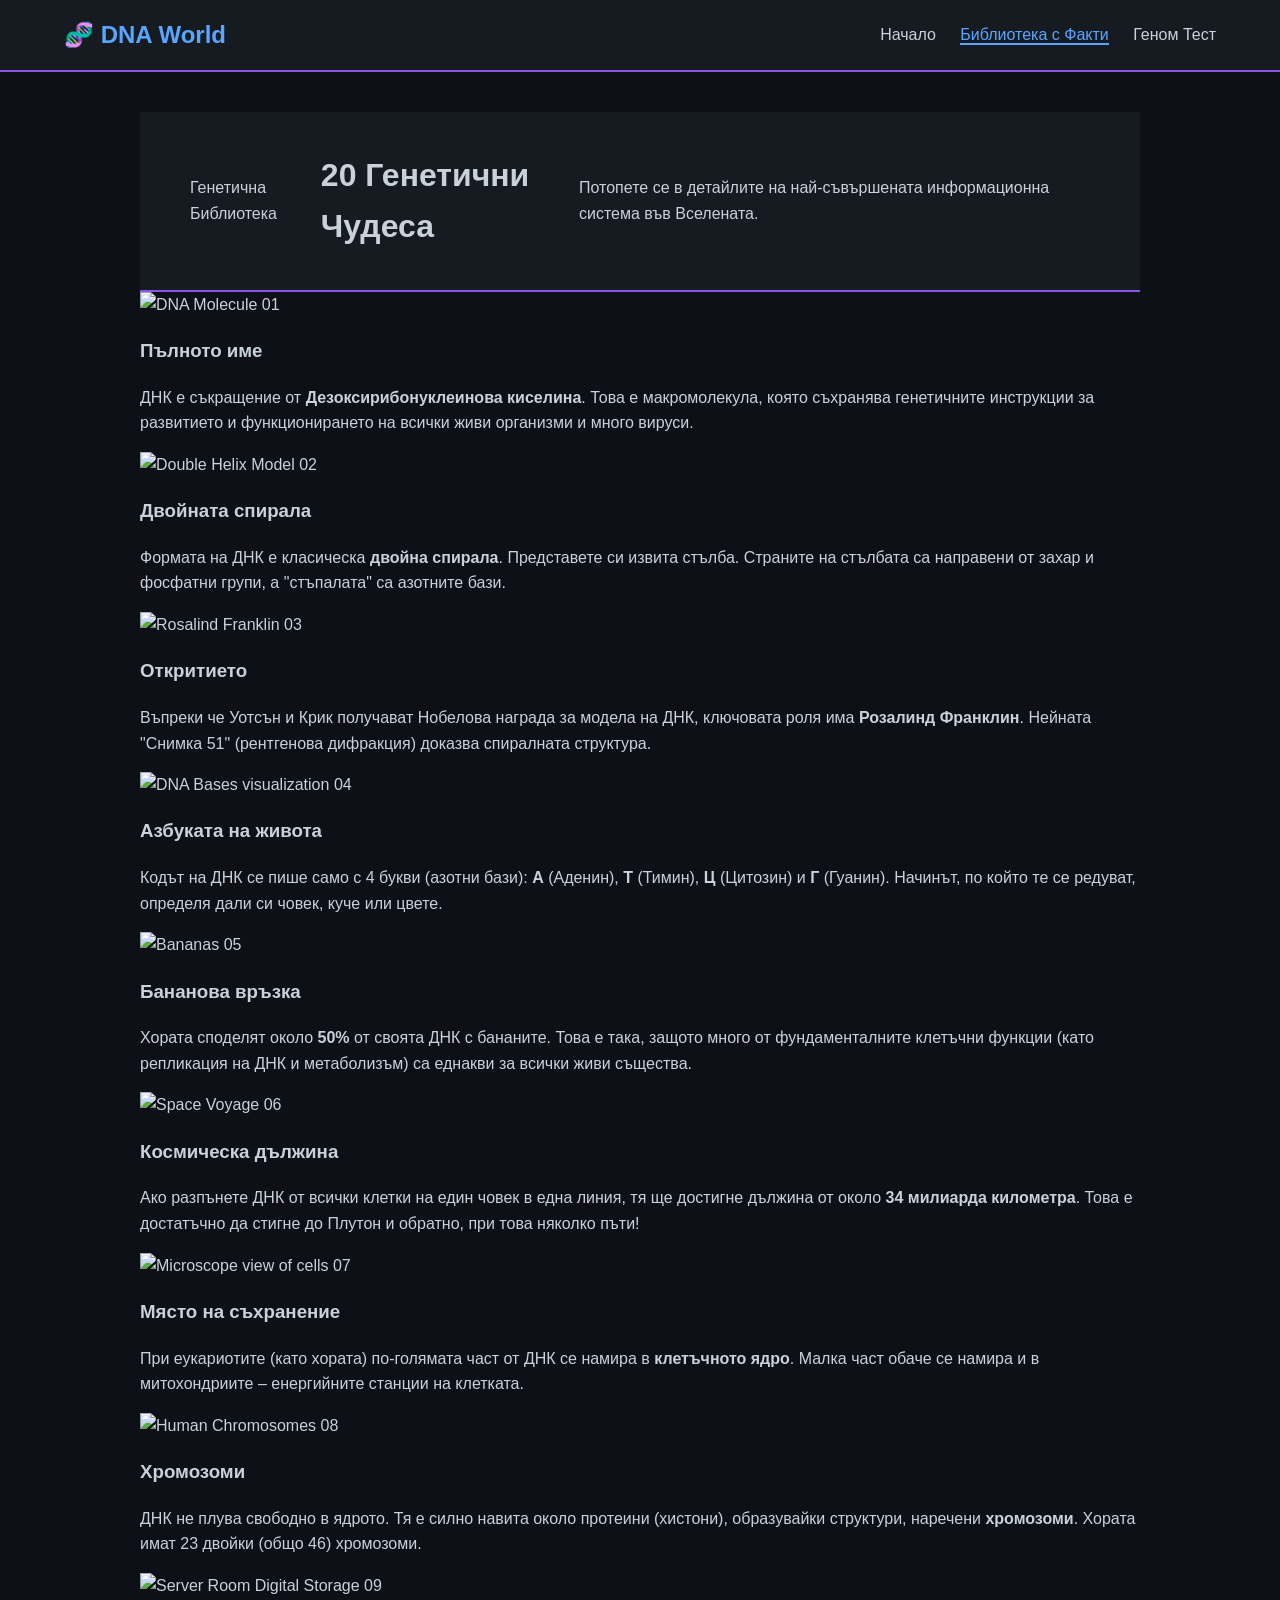
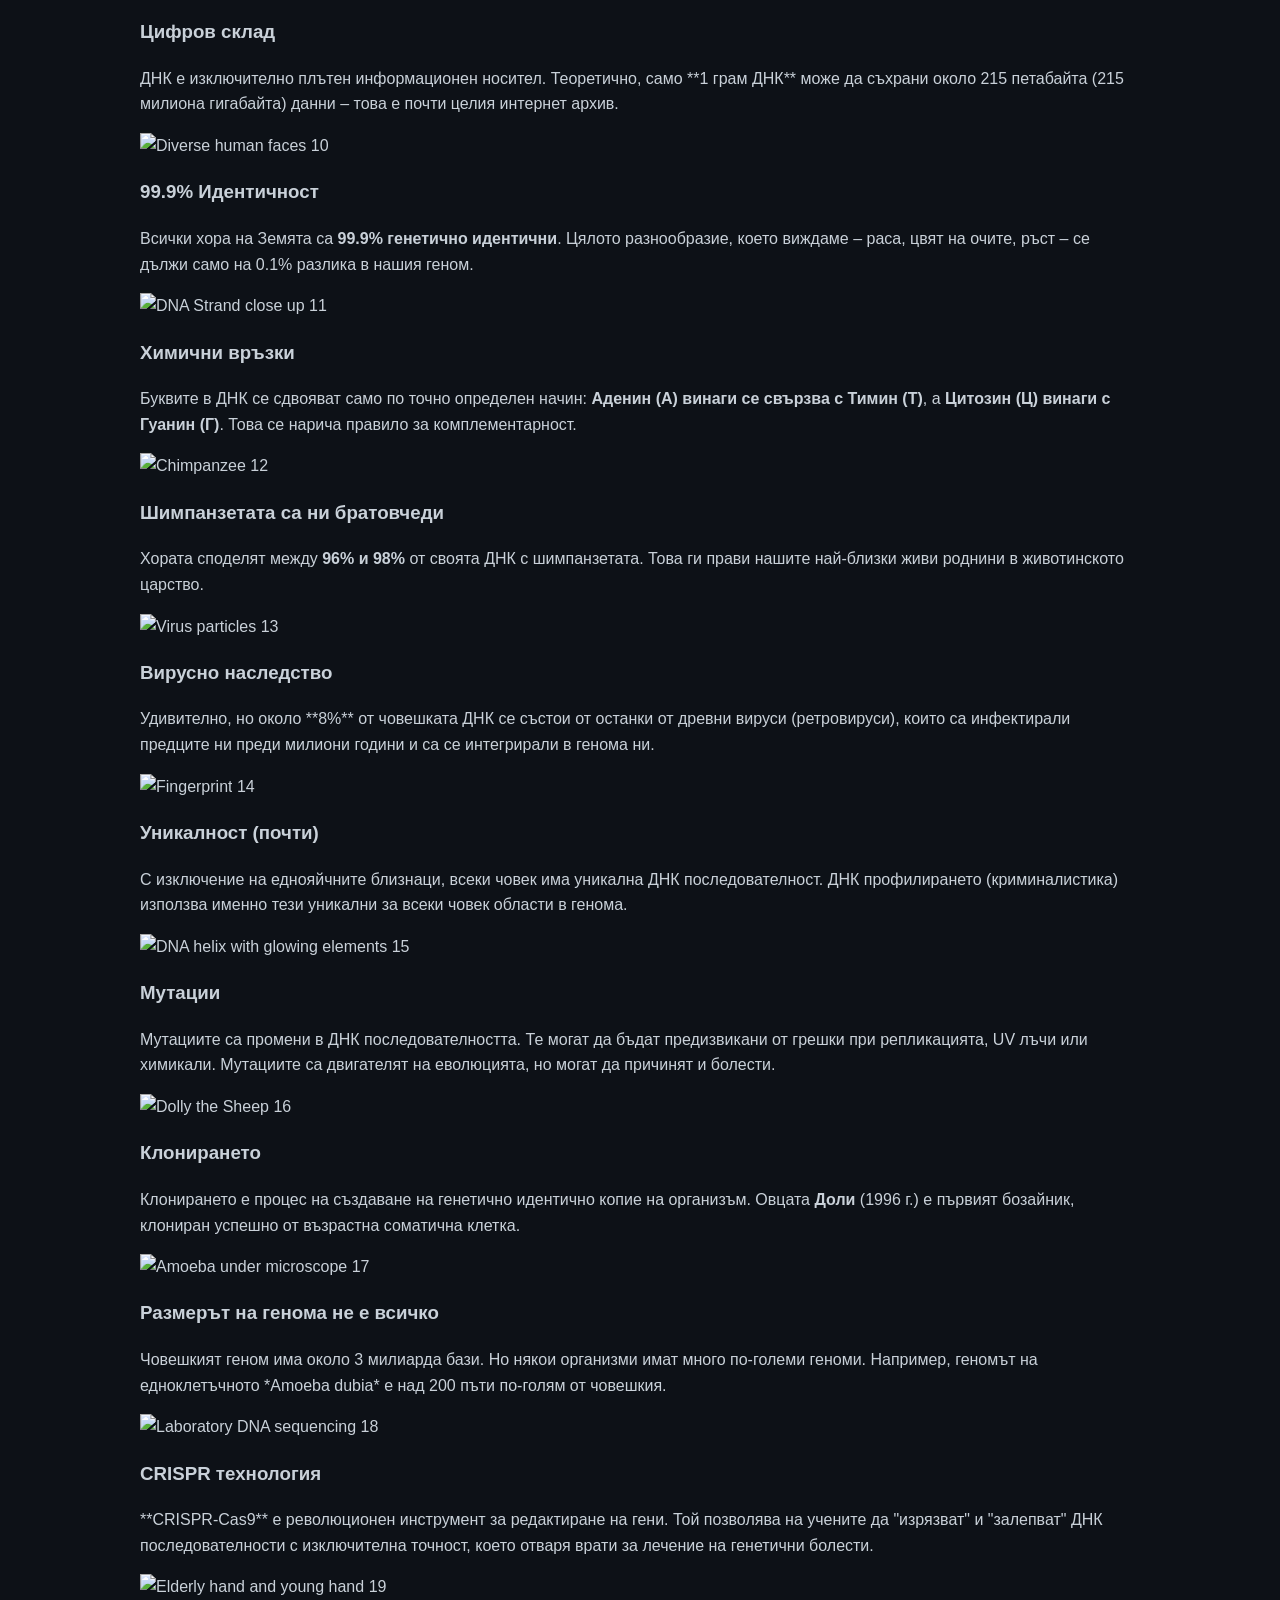
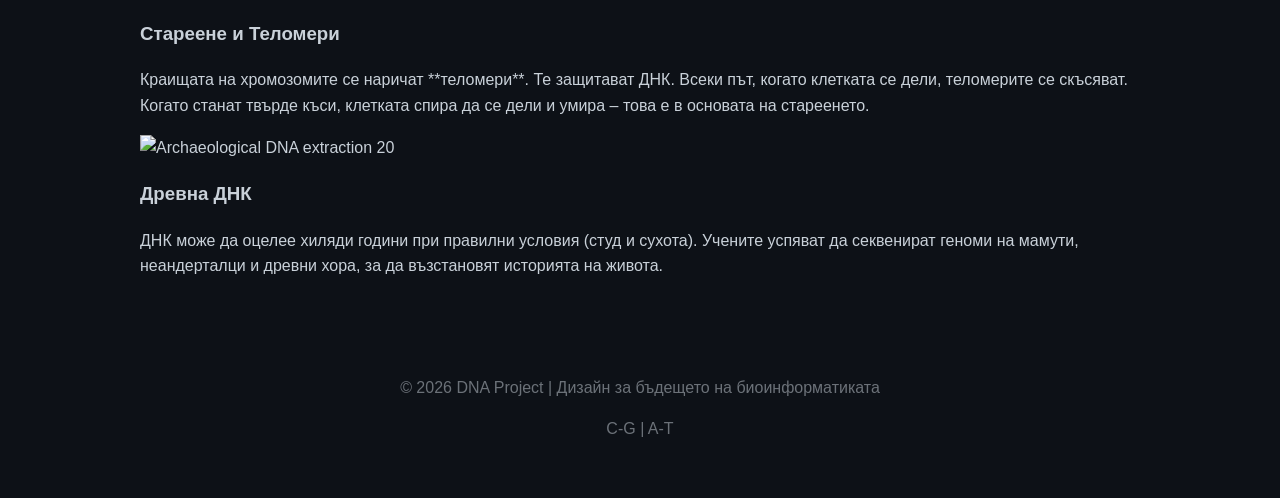
==== facts.html @ 7d80ac6c "Update and rename htm to facts.html" ====
<!DOCTYPE html>
<html lang="bg">
<head>
    <meta charset="UTF-8">
    <meta name="viewport" content="width=device-width, initial-scale=1.0">
    <title>DNA World | 20 Удивителни Факта</title>
    <link rel="stylesheet" href="styles.css">
    <link href="https://fonts.googleapis.com/css2?family=Fira+Code:wght@400;600&family=Poppins:wght@300;400;600;700&display=swap" rel="stylesheet">
</head>
<body>
    <div class="bio-bg"></div>
    <header>
        <div class="logo">
            <span class="helix-icon">🧬</span>
            <span class="logo-text">DNA <span class="thin">World</span></span>
        </div>
        <nav>
            <a href="index.html">Начало</a>
            <a href="facts.html" class="active">Библиотека с Факти</a>
            <a href="quiz.html">Геном Тест</a>
        </nav>
    </header>

    <main class="container">
        <header class="section-header">
            <div class="badge">Генетична Библиотека</div>
            <h1>20 Генетични Чудеса</h1>
            <p>Потопете се в детайлите на най-съвършената информационна система във Вселената.</p>
        </header>

        <div class="facts-ultra-grid">
            
            <div class="fact-ultra-card">
                <div class="fact-img-num">
                    <img src="https://images.unsplash.com/photo-1576086213369-97a306d36557?q=80&w=500" alt="DNA Molecule">
                    <span class="fact-number">01</span>
                </div>
                <div class="fact-ultra-info">
                    <h3>Пълното име</h3>
                    <p>ДНК е съкращение от <strong>Дезоксирибонуклеинова киселина</strong>. Това е макромолекула, която съхранява генетичните инструкции за развитието и функционирането на всички живи организми и много вируси.</p>
                </div>
            </div>

            <div class="fact-ultra-card">
                <div class="fact-img-num">
                    <img src="https://images.unsplash.com/photo-1614728894747-a83421e2b9c9?q=80&w=500" alt="Double Helix Model">
                    <span class="fact-number">02</span>
                </div>
                <div class="fact-ultra-info">
                    <h3>Двойната спирала</h3>
                    <p>Формата на ДНК е класическа <strong>двойна спирала</strong>. Представете си извита стълба. Страните на стълбата са направени от захар и фосфатни групи, а "стъпалата" са азотните бази.</p>
                </div>
            </div>

            <div class="fact-ultra-card">
                <div class="fact-img-num">
                    <img src="https://upload.wikimedia.org/wikipedia/commons/9/97/Rosalind_Franklin_2.jpg" alt="Rosalind Franklin">
                    <span class="fact-number">03</span>
                </div>
                <div class="fact-ultra-info">
                    <h3>Откритието</h3>
                    <p>Въпреки че Уотсън и Крик получават Нобелова награда за модела на ДНК, ключовата роля има <strong>Розалинд Франклин</strong>. Нейната "Снимка 51" (рентгенова дифракция) доказва спиралната структура.</p>
                </div>
            </div>

            <div class="fact-ultra-card">
                <div class="fact-img-num">
                    <img src="https://cdn.pixabay.com/photo/2019/08/11/18/27/dna-4399581_1280.jpg" alt="DNA Bases visualization">
                    <span class="fact-number">04</span>
                </div>
                <div class="fact-ultra-info">
                    <h3>Азбуката на живота</h3>
                    <p>Кодът на ДНК се пише само с 4 букви (азотни бази): <strong>А</strong> (Аденин), <strong>Т</strong> (Тимин), <strong>Ц</strong> (Цитозин) и <strong>Г</strong> (Гуанин). Начинът, по който те се редуват, определя дали си човек, куче или цвете.</p>
                </div>
            </div>

            <div class="fact-ultra-card">
                <div class="fact-img-num">
                    <img src="https://images.unsplash.com/photo-1559828589-72ed68087961?q=80&w=500" alt="Bananas">
                    <span class="fact-number">05</span>
                </div>
                <div class="fact-ultra-info">
                    <h3>Бананова връзка</h3>
                    <p>Хората споделят около <strong>50%</strong> от своята ДНК с бананите. Това е така, защото много от фундаменталните клетъчни функции (като репликация на ДНК и метаболизъм) са еднакви за всички живи същества.</p>
                </div>
            </div>

            <div class="fact-ultra-card">
                <div class="fact-img-num">
                    <img src="https://images.unsplash.com/photo-1446776811953-b23d57bd21aa?q=80&w=500" alt="Space Voyage">
                    <span class="fact-number">06</span>
                </div>
                <div class="fact-ultra-info">
                    <h3>Космическа дължина</h3>
                    <p>Ако разпънете ДНК от всички клетки на един човек в една линия, тя ще достигне дължина от около <strong>34 милиарда километра</strong>. Това е достатъчно да стигне до Плутон и обратно, при това няколко пъти!</p>
                </div>
            </div>

            <div class="fact-ultra-card">
                <div class="fact-img-num">
                    <img src="https://images.unsplash.com/photo-1579165466521-380d3d45e69a?q=80&w=500" alt="Microscope view of cells">
                    <span class="fact-number">07</span>
                </div>
                <div class="fact-ultra-info">
                    <h3>Място на съхранение</h3>
                    <p>При еукариотите (като хората) по-голямата част от ДНК се намира в <strong>клетъчното ядро</strong>. Малка част обаче се намира и в митохондриите – енергийните станции на клетката.</p>
                </div>
            </div>

            <div class="fact-ultra-card">
                <div class="fact-img-num">
                    <img src="https://images.unsplash.com/photo-1582719117354-9549339e1026?q=80&w=500" alt="Human Chromosomes">
                    <span class="fact-number">08</span>
                </div>
                <div class="fact-ultra-info">
                    <h3>Хромозоми</h3>
                    <p>ДНК не плува свободно в ядрото. Тя е силно навита около протеини (хистони), образувайки структури, наречени <strong>хромозоми</strong>. Хората имат 23 двойки (общо 46) хромозоми.</p>
                </div>
            </div>

            <div class="fact-ultra-card">
                <div class="fact-img-num">
                    <img src="https://images.unsplash.com/photo-1581093583449-8255a7d46e66?q=80&w=500" alt="Server Room Digital Storage">
                    <span class="fact-number">09</span>
                </div>
                <div class="fact-ultra-info">
                    <h3>Цифров склад</h3>
                    <p>ДНК е изключително плътен информационен носител. Теоретично, само **1 грам ДНК** може да съхрани около 215 петабайта (215 милиона гигабайта) данни – това е почти целия интернет архив.</p>
                </div>
            </div>

            <div class="fact-ultra-card">
                <div class="fact-img-num">
                    <img src="https://images.unsplash.com/photo-1544005313-94ddf0286df2?q=80&w=500" alt="Diverse human faces">
                    <span class="fact-number">10</span>
                </div>
                <div class="fact-ultra-info">
                    <h3>99.9% Идентичност</h3>
                    <p>Всички хора на Земята са <strong>99.9% генетично идентични</strong>. Цялото разнообразие, което виждаме – раса, цвят на очите, ръст – се дължи само на 0.1% разлика в нашия геном.</p>
                </div>
            </div>

            <div class="fact-ultra-card">
                <div class="fact-img-num">
                    <img src="https://images.unsplash.com/photo-1631557021307-e815c4d2936a?q=80&w=500" alt="DNA Strand close up">
                    <span class="fact-number">11</span>
                </div>
                <div class="fact-ultra-info">
                    <h3>Химични връзки</h3>
                    <p>Буквите в ДНК се сдвояват само по точно определен начин: <strong>Аденин (А) винаги се свързва с Тимин (Т)</strong>, а <strong>Цитозин (Ц) винаги с Гуанин (Г)</strong>. Това се нарича правило за комплементарност.</p>
                </div>
            </div>

            <div class="fact-ultra-card">
                <div class="fact-img-num">
                    <img src="https://upload.wikimedia.org/wikipedia/commons/1/14/Common_chimpanzee_portrait.jpg" alt="Chimpanzee">
                    <span class="fact-number">12</span>
                </div>
                <div class="fact-ultra-info">
                    <h3>Шимпанзетата са ни братовчеди</h3>
                    <p>Хората споделят между <strong>96% и 98%</strong> от своята ДНК с шимпанзетата. Това ги прави нашите най-близки живи роднини в животинското царство.</p>
                </div>
            </div>

            <div class="fact-ultra-card">
                <div class="fact-img-num">
                    <img src="https://cdn.pixabay.com/photo/2020/04/16/20/06/virus-5052140_1280.jpg" alt="Virus particles">
                    <span class="fact-number">13</span>
                </div>
                <div class="fact-ultra-info">
                    <h3>Вирусно наследство</h3>
                    <p>Удивително, но около **8%** от човешката ДНК се състои от останки от древни вируси (ретровируси), които са инфектирали предците ни преди милиони години и са се интегрирали в генома ни.</p>
                </div>
            </div>

            <div class="fact-ultra-card">
                <div class="fact-img-num">
                    <img src="https://images.unsplash.com/photo-1518331647614-7a1f04cd34cf?q=80&w=500" alt="Fingerprint">
                    <span class="fact-number">14</span>
                </div>
                <div class="fact-ultra-info">
                    <h3>Уникалност (почти)</h3>
                    <p>С изключение на еднояйчните близнаци, всеки човек има уникална ДНК последователност. ДНК профилирането (криминалистика) използва именно тези уникални за всеки човек области в генома.</p>
                </div>
            </div>

            <div class="fact-ultra-card">
                <div class="fact-img-num">
                    <img src="https://images.unsplash.com/photo-1557672172-298e090bd0f1?q=80&w=500" alt="DNA helix with glowing elements">
                    <span class="fact-number">15</span>
                </div>
                <div class="fact-ultra-info">
                    <h3>Мутации</h3>
                    <p>Мутациите са промени в ДНК последователността. Те могат да бъдат предизвикани от грешки при репликацията, UV лъчи или химикали. Мутациите са двигателят на еволюцията, но могат да причинят и болести.</p>
                </div>
            </div>

            <div class="fact-ultra-card">
                <div class="fact-img-num">
                    <img src="https://upload.wikimedia.org/wikipedia/commons/e/e1/Dollyscotland_%28crop%29.jpg" alt="Dolly the Sheep">
                    <span class="fact-number">16</span>
                </div>
                <div class="fact-ultra-info">
                    <h3>Клонирането</h3>
                    <p>Клонирането е процес на създаване на генетично идентично копие на организъм. Овцата <strong>Доли</strong> (1996 г.) е първият бозайник, клониран успешно от възрастна соматична клетка.</p>
                </div>
            </div>

            <div class="fact-ultra-card">
                <div class="fact-img-num">
                    <img src="https://images.unsplash.com/photo-1628595308691-872714a51e1f?q=80&w=500" alt="Amoeba under microscope">
                    <span class="fact-number">17</span>
                </div>
                <div class="fact-ultra-info">
                    <h3>Размерът на генома не е всичко</h3>
                    <p>Човешкият геном има около 3 милиарда бази. Но някои организми имат много по-големи геноми. Например, геномът на едноклетъчното *Amoeba dubia* е над 200 пъти по-голям от човешкия.</p>
                </div>
            </div>

            <div class="fact-ultra-card">
                <div class="fact-img-num">
                    <img src="https://images.unsplash.com/photo-1601049676043-01af5637f59d?q=80&w=500" alt="Laboratory DNA sequencing">
                    <span class="fact-number">18</span>
                </div>
                <div class="fact-ultra-info">
                    <h3>CRISPR технология</h3>
                    <p>**CRISPR-Cas9** е революционен инструмент за редактиране на гени. Той позволява на учените да "изрязват" и "залепват" ДНК последователности с изключителна точност, което отваря врати за лечение на генетични болести.</p>
                </div>
            </div>

            <div class="fact-ultra-card">
                <div class="fact-img-num">
                    <img src="https://images.unsplash.com/photo-1599712390666-4e55e5e6919e?q=80&w=500" alt="Elderly hand and young hand">
                    <span class="fact-number">19</span>
                </div>
                <div class="fact-ultra-info">
                    <h3>Стареене и Теломери</h3>
                    <p>Краищата на хромозомите се наричат **теломери**. Те защитават ДНК. Всеки път, когато клетката се дели, теломерите се скъсяват. Когато станат твърде къси, клетката спира да се дели и умира – това е в основата на стареенето.</p>
                </div>
            </div>

            <div class="fact-ultra-card">
                <div class="fact-img-num">
                    <img src="https://images.unsplash.com/photo-1518112166137-8590d637175f?q=80&w=500" alt="Archaeological DNA extraction">
                    <span class="fact-number">20</span>
                </div>
                <div class="fact-ultra-info">
                    <h3>Древна ДНК</h3>
                    <p>ДНК може да оцелее хиляди години при правилни условия (студ и сухота). Учените успяват да секвенират геноми на мамути, неандерталци и древни хора, за да възстановят историята на живота.</p>
                </div>
            </div>

        </div>
    </main>

    <footer>
        <div class="footer-content">
            <p>&copy; 2026 DNA Project | Дизайн за бъдещето на биоинформатиката</p>
            <p class="bases-decoder">C-G | A-T</p>
        </div>
    </footer>
</body>
</html>
---- styles.css ----
:root {
    --bg: #0d1117;
    --card: #161b22;
    --accent: #58a6ff;
    --secondary: #8957e5;
    --text: #c9d1d9;
}

body {
    font-family: 'Segoe UI', sans-serif;
    background-color: var(--bg);
    color: var(--text);
    margin: 0;
    line-height: 1.6;
}

header {
    background: #161b22;
    padding: 1rem 5%;
    display: flex;
    justify-content: space-between;
    align-items: center;
    border-bottom: 2px solid var(--secondary);
    position: sticky;
    top: 0;
    z-index: 100;
}

.logo { font-size: 1.5rem; font-weight: bold; color: var(--accent); }

nav a {
    color: var(--text);
    text-decoration: none;
    margin-left: 20px;
    font-weight: 500;
}

nav a.active { color: var(--accent); border-bottom: 2px solid var(--accent); }

.container { max-width: 1000px; margin: 40px auto; padding: 0 20px; }

.hero-card {
    text-align: center;
    background: var(--card);
    padding: 50px;
    border-radius: 20px;
    border: 1px solid #30363d;
}

.main-image {
    width: 100%;
    max-height: 400px;
    object-fit: cover;
    border-radius: 15px;
    margin: 20px 0;
}

.button {
    background: var(--secondary);
    color: white;
    padding: 12px 30px;
    border-radius: 10px;
    text-decoration: none;
    display: inline-block;
    border: none;
    cursor: pointer;
    font-size: 1rem;
    transition: 0.3s;
}

.button.secondary { background: #30363d; margin-left: 10px; }

.button:hover { opacity: 0.8; transform: translateY(-2px); }

/* Facts Grid */
.facts-grid {
    display: grid;
    grid-template-columns: repeat(auto-fit, minmax(280px, 1fr));
    gap: 20px;
}

.fact-card {
    background: var(--card);
    border-radius: 15px;
    overflow: hidden;
    border: 1px solid #30363d;
}

.fact-card img { width: 100%; height: 200px; object-fit: cover; }

.fact-info { padding: 20px; }

/* Quiz */
.progress-container {
    background: #30363d;
    height: 10px;
    border-radius: 5px;
    margin: 20px 0;
    display: none;
}

#progress-bar {
    height: 100%;
    width: 0%;
    background: var(--accent);
    border-radius: 5px;
    transition: 0.3s;
}

.btn-grid {
    display: grid;
    gap: 10px;
    margin-top: 20px;
}

footer { text-align: center; padding: 40px; opacity: 0.5; }
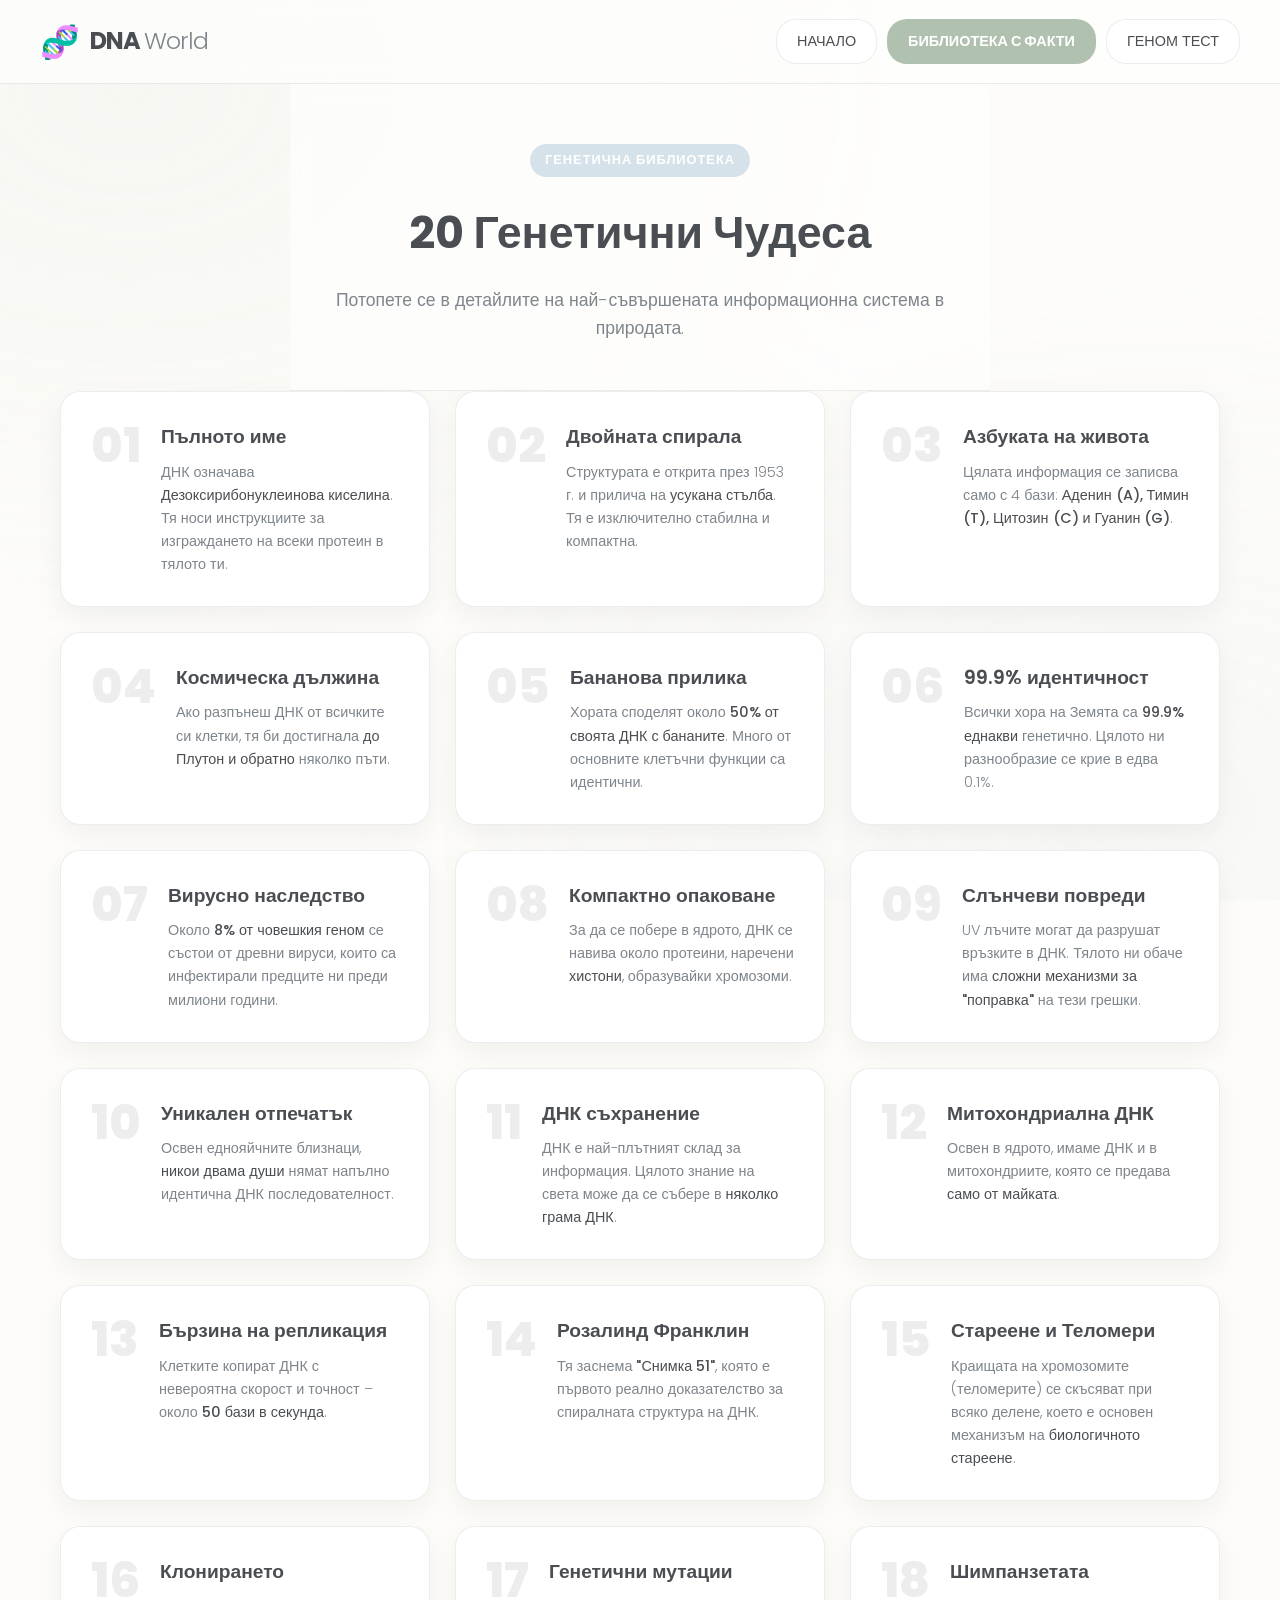
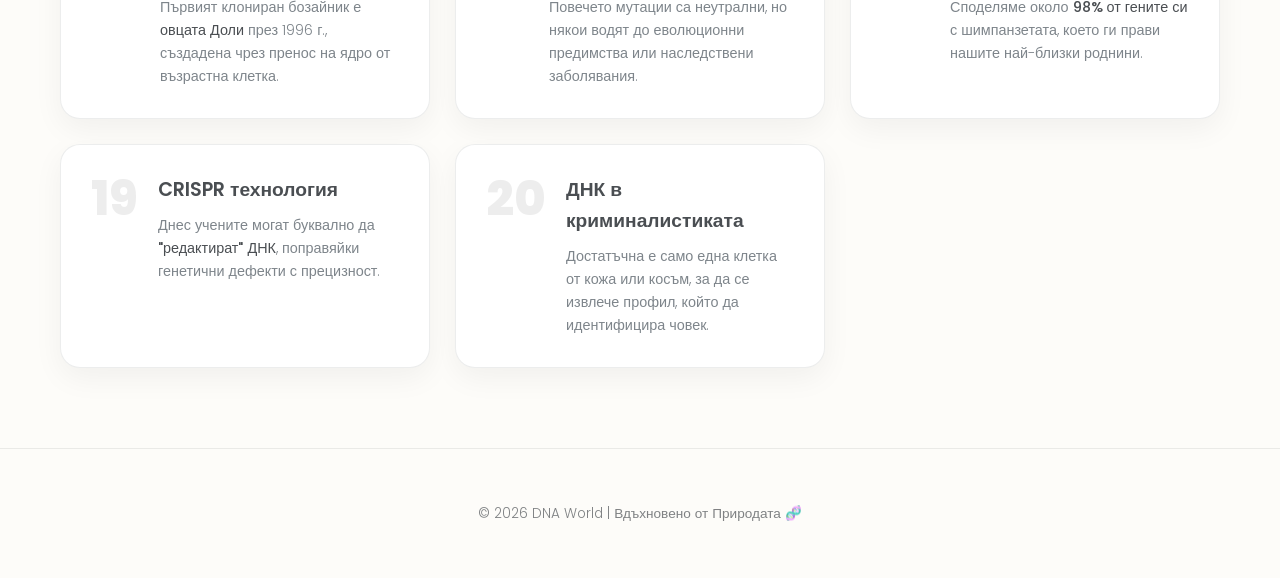
==== commit f27a0ac5: "Update facts.html" ====
--- a/facts.html
+++ b/facts.html
@@ -5,248 +5,191 @@
     <meta name="viewport" content="width=device-width, initial-scale=1.0">
     <title>DNA World | 20 Удивителни Факта</title>
     <link rel="stylesheet" href="styles.css">
-    <link href="https://fonts.googleapis.com/css2?family=Fira+Code:wght@400;600&family=Poppins:wght@300;400;600;700&display=swap" rel="stylesheet">
+    <link href="https://fonts.googleapis.com/css2?family=Poppins:wght@300;400;600;700&display=swap" rel="stylesheet">
 </head>
 <body>
     <div class="bio-bg"></div>
+    
     <header>
-        <div class="logo">
-            <span class="helix-icon">🧬</span>
-            <span class="logo-text">DNA <span class="thin">World</span></span>
+        <div class="container header-content">
+            <div class="logo">
+                <span class="helix-icon">🧬</span>
+                <span class="logo-text">DNA <span class="thin">World</span></span>
+            </div>
+            <nav>
+                <a href="index.html" class="btn-nav">НАЧАЛО</a>
+                <a href="facts.html" class="active btn-nav">БИБЛИОТЕКА С ФАКТИ</a>
+                <a href="quiz.html" class="btn-nav">ГЕНОМ ТЕСТ</a>
+            </nav>
         </div>
-        <nav>
-            <a href="index.html">Начало</a>
-            <a href="facts.html" class="active">Библиотека с Факти</a>
-            <a href="quiz.html">Геном Тест</a>
-        </nav>
     </header>
 
     <main class="container">
         <header class="section-header">
-            <div class="badge">Генетична Библиотека</div>
+            <div class="badge-pastel">Генетична Библиотека</div>
             <h1>20 Генетични Чудеса</h1>
-            <p>Потопете се в детайлите на най-съвършената информационна система във Вселената.</p>
+            <p>Потопете се в детайлите на най-съвършената информационна система в природата.</p>
         </header>
 
-        <div class="facts-ultra-grid">
+        <div class="facts-aesthetic-grid">
             
-            <div class="fact-ultra-card">
-                <div class="fact-img-num">
-                    <img src="https://images.unsplash.com/photo-1576086213369-97a306d36557?q=80&w=500" alt="DNA Molecule">
-                    <span class="fact-number">01</span>
-                </div>
-                <div class="fact-ultra-info">
+            <div class="fact-card-pastel card-sage">
+                <div class="fact-visual">01</div>
+                <div class="fact-info">
                     <h3>Пълното име</h3>
-                    <p>ДНК е съкращение от <strong>Дезоксирибонуклеинова киселина</strong>. Това е макромолекула, която съхранява генетичните инструкции за развитието и функционирането на всички живи организми и много вируси.</p>
-                </div>
-            </div>
-
-            <div class="fact-ultra-card">
-                <div class="fact-img-num">
-                    <img src="https://images.unsplash.com/photo-1614728894747-a83421e2b9c9?q=80&w=500" alt="Double Helix Model">
-                    <span class="fact-number">02</span>
-                </div>
-                <div class="fact-ultra-info">
+                    <p>ДНК означава <strong>Дезоксирибонуклеинова киселина</strong>. Тя носи инструкциите за изграждането на всеки протеин в тялото ти.</p>
+                </div>
+            </div>
+
+            <div class="fact-card-pastel card-peach">
+                <div class="fact-visual">02</div>
+                <div class="fact-info">
                     <h3>Двойната спирала</h3>
-                    <p>Формата на ДНК е класическа <strong>двойна спирала</strong>. Представете си извита стълба. Страните на стълбата са направени от захар и фосфатни групи, а "стъпалата" са азотните бази.</p>
-                </div>
-            </div>
-
-            <div class="fact-ultra-card">
-                <div class="fact-img-num">
-                    <img src="https://upload.wikimedia.org/wikipedia/commons/9/97/Rosalind_Franklin_2.jpg" alt="Rosalind Franklin">
-                    <span class="fact-number">03</span>
-                </div>
-                <div class="fact-ultra-info">
-                    <h3>Откритието</h3>
-                    <p>Въпреки че Уотсън и Крик получават Нобелова награда за модела на ДНК, ключовата роля има <strong>Розалинд Франклин</strong>. Нейната "Снимка 51" (рентгенова дифракция) доказва спиралната структура.</p>
-                </div>
-            </div>
-
-            <div class="fact-ultra-card">
-                <div class="fact-img-num">
-                    <img src="https://cdn.pixabay.com/photo/2019/08/11/18/27/dna-4399581_1280.jpg" alt="DNA Bases visualization">
-                    <span class="fact-number">04</span>
-                </div>
-                <div class="fact-ultra-info">
+                    <p>Структурата е открита през 1953 г. и прилича на <strong>усукана стълба</strong>. Тя е изключително стабилна и компактна.</p>
+                </div>
+            </div>
+
+            <div class="fact-card-pastel card-blue">
+                <div class="fact-visual">03</div>
+                <div class="fact-info">
                     <h3>Азбуката на живота</h3>
-                    <p>Кодът на ДНК се пише само с 4 букви (азотни бази): <strong>А</strong> (Аденин), <strong>Т</strong> (Тимин), <strong>Ц</strong> (Цитозин) и <strong>Г</strong> (Гуанин). Начинът, по който те се редуват, определя дали си човек, куче или цвете.</p>
-                </div>
-            </div>
-
-            <div class="fact-ultra-card">
-                <div class="fact-img-num">
-                    <img src="https://images.unsplash.com/photo-1559828589-72ed68087961?q=80&w=500" alt="Bananas">
-                    <span class="fact-number">05</span>
-                </div>
-                <div class="fact-ultra-info">
-                    <h3>Бананова връзка</h3>
-                    <p>Хората споделят около <strong>50%</strong> от своята ДНК с бананите. Това е така, защото много от фундаменталните клетъчни функции (като репликация на ДНК и метаболизъм) са еднакви за всички живи същества.</p>
-                </div>
-            </div>
-
-            <div class="fact-ultra-card">
-                <div class="fact-img-num">
-                    <img src="https://images.unsplash.com/photo-1446776811953-b23d57bd21aa?q=80&w=500" alt="Space Voyage">
-                    <span class="fact-number">06</span>
-                </div>
-                <div class="fact-ultra-info">
+                    <p>Цялата информация се записва само с 4 бази: <strong>Аденин (A), Тимин (T), Цитозин (C) и Гуанин (G)</strong>.</p>
+                </div>
+            </div>
+
+            <div class="fact-card-pastel card-sage">
+                <div class="fact-visual">04</div>
+                <div class="fact-info">
                     <h3>Космическа дължина</h3>
-                    <p>Ако разпънете ДНК от всички клетки на един човек в една линия, тя ще достигне дължина от около <strong>34 милиарда километра</strong>. Това е достатъчно да стигне до Плутон и обратно, при това няколко пъти!</p>
-                </div>
-            </div>
-
-            <div class="fact-ultra-card">
-                <div class="fact-img-num">
-                    <img src="https://images.unsplash.com/photo-1579165466521-380d3d45e69a?q=80&w=500" alt="Microscope view of cells">
-                    <span class="fact-number">07</span>
-                </div>
-                <div class="fact-ultra-info">
-                    <h3>Място на съхранение</h3>
-                    <p>При еукариотите (като хората) по-голямата част от ДНК се намира в <strong>клетъчното ядро</strong>. Малка част обаче се намира и в митохондриите – енергийните станции на клетката.</p>
-                </div>
-            </div>
-
-            <div class="fact-ultra-card">
-                <div class="fact-img-num">
-                    <img src="https://images.unsplash.com/photo-1582719117354-9549339e1026?q=80&w=500" alt="Human Chromosomes">
-                    <span class="fact-number">08</span>
-                </div>
-                <div class="fact-ultra-info">
-                    <h3>Хромозоми</h3>
-                    <p>ДНК не плува свободно в ядрото. Тя е силно навита около протеини (хистони), образувайки структури, наречени <strong>хромозоми</strong>. Хората имат 23 двойки (общо 46) хромозоми.</p>
-                </div>
-            </div>
-
-            <div class="fact-ultra-card">
-                <div class="fact-img-num">
-                    <img src="https://images.unsplash.com/photo-1581093583449-8255a7d46e66?q=80&w=500" alt="Server Room Digital Storage">
-                    <span class="fact-number">09</span>
-                </div>
-                <div class="fact-ultra-info">
-                    <h3>Цифров склад</h3>
-                    <p>ДНК е изключително плътен информационен носител. Теоретично, само **1 грам ДНК** може да съхрани около 215 петабайта (215 милиона гигабайта) данни – това е почти целия интернет архив.</p>
-                </div>
-            </div>
-
-            <div class="fact-ultra-card">
-                <div class="fact-img-num">
-                    <img src="https://images.unsplash.com/photo-1544005313-94ddf0286df2?q=80&w=500" alt="Diverse human faces">
-                    <span class="fact-number">10</span>
-                </div>
-                <div class="fact-ultra-info">
-                    <h3>99.9% Идентичност</h3>
-                    <p>Всички хора на Земята са <strong>99.9% генетично идентични</strong>. Цялото разнообразие, което виждаме – раса, цвят на очите, ръст – се дължи само на 0.1% разлика в нашия геном.</p>
-                </div>
-            </div>
-
-            <div class="fact-ultra-card">
-                <div class="fact-img-num">
-                    <img src="https://images.unsplash.com/photo-1631557021307-e815c4d2936a?q=80&w=500" alt="DNA Strand close up">
-                    <span class="fact-number">11</span>
-                </div>
-                <div class="fact-ultra-info">
-                    <h3>Химични връзки</h3>
-                    <p>Буквите в ДНК се сдвояват само по точно определен начин: <strong>Аденин (А) винаги се свързва с Тимин (Т)</strong>, а <strong>Цитозин (Ц) винаги с Гуанин (Г)</strong>. Това се нарича правило за комплементарност.</p>
-                </div>
-            </div>
-
-            <div class="fact-ultra-card">
-                <div class="fact-img-num">
-                    <img src="https://upload.wikimedia.org/wikipedia/commons/1/14/Common_chimpanzee_portrait.jpg" alt="Chimpanzee">
-                    <span class="fact-number">12</span>
-                </div>
-                <div class="fact-ultra-info">
-                    <h3>Шимпанзетата са ни братовчеди</h3>
-                    <p>Хората споделят между <strong>96% и 98%</strong> от своята ДНК с шимпанзетата. Това ги прави нашите най-близки живи роднини в животинското царство.</p>
-                </div>
-            </div>
-
-            <div class="fact-ultra-card">
-                <div class="fact-img-num">
-                    <img src="https://cdn.pixabay.com/photo/2020/04/16/20/06/virus-5052140_1280.jpg" alt="Virus particles">
-                    <span class="fact-number">13</span>
-                </div>
-                <div class="fact-ultra-info">
+                    <p>Ако разпънеш ДНК от всичките си клетки, тя би достигнала <strong>до Плутон и обратно</strong> няколко пъти.</p>
+                </div>
+            </div>
+
+            <div class="fact-card-pastel card-peach">
+                <div class="fact-visual">05</div>
+                <div class="fact-info">
+                    <h3>Бананова прилика</h3>
+                    <p>Хората споделят около <strong>50% от своята ДНК с бананите</strong>. Много от основните клетъчни функции са идентични.</p>
+                </div>
+            </div>
+
+            <div class="fact-card-pastel card-blue">
+                <div class="fact-visual">06</div>
+                <div class="fact-info">
+                    <h3>99.9% идентичност</h3>
+                    <p>Всички хора на Земята са <strong>99.9% еднакви</strong> генетично. Цялото ни разнообразие се крие в едва 0.1%.</p>
+                </div>
+            </div>
+
+            <div class="fact-card-pastel card-sage">
+                <div class="fact-visual">07</div>
+                <div class="fact-info">
                     <h3>Вирусно наследство</h3>
-                    <p>Удивително, но около **8%** от човешката ДНК се състои от останки от древни вируси (ретровируси), които са инфектирали предците ни преди милиони години и са се интегрирали в генома ни.</p>
-                </div>
-            </div>
-
-            <div class="fact-ultra-card">
-                <div class="fact-img-num">
-                    <img src="https://images.unsplash.com/photo-1518331647614-7a1f04cd34cf?q=80&w=500" alt="Fingerprint">
-                    <span class="fact-number">14</span>
-                </div>
-                <div class="fact-ultra-info">
-                    <h3>Уникалност (почти)</h3>
-                    <p>С изключение на еднояйчните близнаци, всеки човек има уникална ДНК последователност. ДНК профилирането (криминалистика) използва именно тези уникални за всеки човек области в генома.</p>
-                </div>
-            </div>
-
-            <div class="fact-ultra-card">
-                <div class="fact-img-num">
-                    <img src="https://images.unsplash.com/photo-1557672172-298e090bd0f1?q=80&w=500" alt="DNA helix with glowing elements">
-                    <span class="fact-number">15</span>
-                </div>
-                <div class="fact-ultra-info">
-                    <h3>Мутации</h3>
-                    <p>Мутациите са промени в ДНК последователността. Те могат да бъдат предизвикани от грешки при репликацията, UV лъчи или химикали. Мутациите са двигателят на еволюцията, но могат да причинят и болести.</p>
-                </div>
-            </div>
-
-            <div class="fact-ultra-card">
-                <div class="fact-img-num">
-                    <img src="https://upload.wikimedia.org/wikipedia/commons/e/e1/Dollyscotland_%28crop%29.jpg" alt="Dolly the Sheep">
-                    <span class="fact-number">16</span>
-                </div>
-                <div class="fact-ultra-info">
+                    <p>Около <strong>8% от човешкия геном</strong> се състои от древни вируси, които са инфектирали предците ни преди милиони години.</p>
+                </div>
+            </div>
+
+            <div class="fact-card-pastel card-peach">
+                <div class="fact-visual">08</div>
+                <div class="fact-info">
+                    <h3>Компактно опаковане</h3>
+                    <p>За да се побере в ядрото, ДНК се навива около протеини, наречени <strong>хистони</strong>, образувайки хромозоми.</p>
+                </div>
+            </div>
+
+            <div class="fact-card-pastel card-blue">
+                <div class="fact-visual">09</div>
+                <div class="fact-info">
+                    <h3>Слънчеви повреди</h3>
+                    <p>UV лъчите могат да разрушат връзките в ДНК. Тялото ни обаче има <strong>сложни механизми за "поправка"</strong> на тези грешки.</p>
+                </div>
+            </div>
+
+            <div class="fact-card-pastel card-sage">
+                <div class="fact-visual">10</div>
+                <div class="fact-info">
+                    <h3>Уникален отпечатък</h3>
+                    <p>Освен еднояйчните близнаци, <strong>никои двама души</strong> нямат напълно идентична ДНК последователност.</p>
+                </div>
+            </div>
+
+            <div class="fact-card-pastel card-peach">
+                <div class="fact-visual">11</div>
+                <div class="fact-info">
+                    <h3>ДНК съхранение</h3>
+                    <p>ДНК е най-плътният склад за информация. Цялото знание на света може да се събере в <strong>няколко грама ДНК</strong>.</p>
+                </div>
+            </div>
+
+            <div class="fact-card-pastel card-blue">
+                <div class="fact-visual">12</div>
+                <div class="fact-info">
+                    <h3>Митохондриална ДНК</h3>
+                    <p>Освен в ядрото, имаме ДНК и в митохондриите, която се предава <strong>само от майката</strong>.</p>
+                </div>
+            </div>
+
+            <div class="fact-card-pastel card-sage">
+                <div class="fact-visual">13</div>
+                <div class="fact-info">
+                    <h3>Бързина на репликация</h3>
+                    <p>Клетките копират ДНК с невероятна скорост и точност – около <strong>50 бази в секунда</strong>.</p>
+                </div>
+            </div>
+
+            <div class="fact-card-pastel card-peach">
+                <div class="fact-visual">14</div>
+                <div class="fact-info">
+                    <h3>Розалинд Франклин</h3>
+                    <p>Тя заснема <strong>"Снимка 51"</strong>, която е първото реално доказателство за спиралната структура на ДНК.</p>
+                </div>
+            </div>
+
+            <div class="fact-card-pastel card-blue">
+                <div class="fact-visual">15</div>
+                <div class="fact-info">
+                    <h3>Стареене и Теломери</h3>
+                    <p>Краищата на хромозомите (теломерите) се скъсяват при всяко делене, което е основен механизъм на <strong>биологичното стареене</strong>.</p>
+                </div>
+            </div>
+
+            <div class="fact-card-pastel card-sage">
+                <div class="fact-visual">16</div>
+                <div class="fact-info">
                     <h3>Клонирането</h3>
-                    <p>Клонирането е процес на създаване на генетично идентично копие на организъм. Овцата <strong>Доли</strong> (1996 г.) е първият бозайник, клониран успешно от възрастна соматична клетка.</p>
-                </div>
-            </div>
-
-            <div class="fact-ultra-card">
-                <div class="fact-img-num">
-                    <img src="https://images.unsplash.com/photo-1628595308691-872714a51e1f?q=80&w=500" alt="Amoeba under microscope">
-                    <span class="fact-number">17</span>
-                </div>
-                <div class="fact-ultra-info">
-                    <h3>Размерът на генома не е всичко</h3>
-                    <p>Човешкият геном има около 3 милиарда бази. Но някои организми имат много по-големи геноми. Например, геномът на едноклетъчното *Amoeba dubia* е над 200 пъти по-голям от човешкия.</p>
-                </div>
-            </div>
-
-            <div class="fact-ultra-card">
-                <div class="fact-img-num">
-                    <img src="https://images.unsplash.com/photo-1601049676043-01af5637f59d?q=80&w=500" alt="Laboratory DNA sequencing">
-                    <span class="fact-number">18</span>
-                </div>
-                <div class="fact-ultra-info">
+                    <p>Първият клониран бозайник е <strong>овцата Доли</strong> през 1996 г., създадена чрез пренос на ядро от възрастна клетка.</p>
+                </div>
+            </div>
+
+            <div class="fact-card-pastel card-peach">
+                <div class="fact-visual">17</div>
+                <div class="fact-info">
+                    <h3>Генетични мутации</h3>
+                    <p>Повечето мутации са неутрални, но някои водят до еволюционни предимства или наследствени заболявания.</p>
+                </div>
+            </div>
+
+            <div class="fact-card-pastel card-blue">
+                <div class="fact-visual">18</div>
+                <div class="fact-info">
+                    <h3>Шимпанзетата</h3>
+                    <p>Споделяме около <strong>98% от гените си</strong> с шимпанзетата, което ги прави нашите най-близки роднини.</p>
+                </div>
+            </div>
+
+            <div class="fact-card-pastel card-sage">
+                <div class="fact-visual">19</div>
+                <div class="fact-info">
                     <h3>CRISPR технология</h3>
-                    <p>**CRISPR-Cas9** е революционен инструмент за редактиране на гени. Той позволява на учените да "изрязват" и "залепват" ДНК последователности с изключителна точност, което отваря врати за лечение на генетични болести.</p>
-                </div>
-            </div>
-
-            <div class="fact-ultra-card">
-                <div class="fact-img-num">
-                    <img src="https://images.unsplash.com/photo-1599712390666-4e55e5e6919e?q=80&w=500" alt="Elderly hand and young hand">
-                    <span class="fact-number">19</span>
-                </div>
-                <div class="fact-ultra-info">
-                    <h3>Стареене и Теломери</h3>
-                    <p>Краищата на хромозомите се наричат **теломери**. Те защитават ДНК. Всеки път, когато клетката се дели, теломерите се скъсяват. Когато станат твърде къси, клетката спира да се дели и умира – това е в основата на стареенето.</p>
-                </div>
-            </div>
-
-            <div class="fact-ultra-card">
-                <div class="fact-img-num">
-                    <img src="https://images.unsplash.com/photo-1518112166137-8590d637175f?q=80&w=500" alt="Archaeological DNA extraction">
-                    <span class="fact-number">20</span>
-                </div>
-                <div class="fact-ultra-info">
-                    <h3>Древна ДНК</h3>
-                    <p>ДНК може да оцелее хиляди години при правилни условия (студ и сухота). Учените успяват да секвенират геноми на мамути, неандерталци и древни хора, за да възстановят историята на живота.</p>
+                    <p>Днес учените могат буквално да <strong>"редактират" ДНК</strong>, поправяйки генетични дефекти с прецизност.</p>
+                </div>
+            </div>
+
+            <div class="fact-card-pastel card-peach">
+                <div class="fact-visual">20</div>
+                <div class="fact-info">
+                    <h3>ДНК в криминалистиката</h3>
+                    <p>Достатъчна е само една клетка от кожа или косъм, за да се извлече профил, който да идентифицира човек.</p>
                 </div>
             </div>
 
@@ -254,9 +197,8 @@
     </main>
 
     <footer>
-        <div class="footer-content">
-            <p>&copy; 2026 DNA Project | Дизайн за бъдещето на биоинформатиката</p>
-            <p class="bases-decoder">C-G | A-T</p>
+        <div class="container footer-content">
+            <p>&copy; 2026 DNA World | Вдъхновено от Природата 🧬</p>
         </div>
     </footer>
 </body>
--- a/styles.css
+++ b/styles.css
@@ -1,116 +1,315 @@
+/* --- Global Variables & Aesthetic Palette --- */
 :root {
-    --bg: #0d1117;
-    --card: #161b22;
-    --accent: #58a6ff;
-    --secondary: #8957e5;
-    --text: #c9d1d9;
-}
-
+    /* Натурална пастелна палитра */
+    --bg-light: #fdfcf9; /* Кремав, топъл бял */
+    --text-main: #4a4e52; /* Мек сив за текст */
+    --text-light: #7e858b;
+    
+    /* Пастелни акценти */
+    --pastel-sage: #c8d6c7; /* Градински чай (Зелено) */
+    --pastel-sage-dark: #b1c1af;
+    --pastel-peach: #f7d9c4; /* Праскова (Оранжево) */
+    --pastel-peach-dark: #f0c3a8;
+    --pastel-blue: #d6e2e9; /* Светло синьо */
+    --pastel-blue-dark: #b9cfda;
+    
+    --glass: rgba(255, 255, 255, 0.6);
+    --border-light: rgba(74, 78, 82, 0.1);
+    
+    --font-main: 'Poppins', sans-serif;
+    --shadow-soft: 0 10px 30px rgba(0,0,0,0.05);
+    --transition: all 0.4s ease;
+}
+
+/* --- Reset & Base --- */
+* { box-sizing: border-box; }
 body {
-    font-family: 'Segoe UI', sans-serif;
-    background-color: var(--bg);
-    color: var(--text);
+    font-family: var(--font-main);
+    background-color: var(--bg-light);
+    color: var(--text-main);
     margin: 0;
     line-height: 1.6;
-}
-
+    display: flex;
+    flex-direction: column;
+    min-height: 100vh;
+    overflow-x: hidden;
+    position: relative;
+}
+
+/* Background Pattern (Лека химична шарка) */
+.bio-bg {
+    position: fixed;
+    top: 0; left: 0; width: 100%; height: 100%;
+    background-image: 
+        radial-gradient(at 10% 10%, rgba(200, 214, 199, 0.2) 0px, transparent 50%),
+        radial-gradient(at 90% 90%, rgba(214, 226, 233, 0.2) 0px, transparent 50%);
+    z-index: -1;
+    opacity: 0.6;
+}
+
+.container {
+    max-width: 1200px;
+    margin: 0 auto;
+    padding: 0 20px;
+    width: 100%;
+}
+
+/* --- Header & Navigation --- */
 header {
-    background: #161b22;
-    padding: 1rem 5%;
+    background: var(--glass);
+    backdrop-filter: blur(10px);
+    border-bottom: 1px solid var(--border-light);
+    position: sticky;
+    top: 0;
+    z-index: 1000;
+}
+
+.header-content {
+    padding: 1rem 0;
     display: flex;
     justify-content: space-between;
     align-items: center;
-    border-bottom: 2px solid var(--secondary);
-    position: sticky;
-    top: 0;
-    z-index: 100;
-}
-
-.logo { font-size: 1.5rem; font-weight: bold; color: var(--accent); }
-
-nav a {
-    color: var(--text);
+}
+
+.logo { display: flex; align-items: center; gap: 10px; }
+.helix-icon { font-size: 2rem; }
+.logo-text { font-weight: 700; font-size: 1.5rem; letter-spacing: -1px; color: var(--text-main); }
+.logo-text .thin { font-weight: 300; color: var(--text-light); }
+
+nav { display: flex; gap: 10px; }
+
+.btn-nav {
+    color: var(--text-main);
     text-decoration: none;
-    margin-left: 20px;
+    padding: 10px 20px;
+    border-radius: 20px;
     font-weight: 500;
-}
-
-nav a.active { color: var(--accent); border-bottom: 2px solid var(--accent); }
-
-.container { max-width: 1000px; margin: 40px auto; padding: 0 20px; }
-
-.hero-card {
+    font-size: 0.9rem;
+    transition: var(--transition);
+    background-color: #fff;
+    border: 1px solid var(--border-light);
+}
+
+.btn-nav:hover { background-color: #f0f0f0; transform: translateY(-2px); }
+.btn-nav.active { color: #fff; font-weight: 600; border-color: transparent; }
+
+/* Dynamic active states with pastel colors */
+nav a[href="index.html"].active { background-color: var(--pastel-peach-dark); }
+nav a[href="facts.html"].active { background-color: var(--pastel-sage-dark); }
+nav a[href="quiz.html"].active { background-color: var(--pastel-blue-dark); }
+
+/* --- UI Elements --- */
+.badge-pastel {
+    display: inline-block;
+    background: var(--pastel-blue);
+    color: #fff;
+    padding: 6px 15px;
+    border-radius: 20px;
+    font-size: 0.8rem;
+    font-weight: 600;
+    text-transform: uppercase;
+    letter-spacing: 1px;
+    margin-bottom: 20px;
+}
+
+.glass {
+    background: var(--glass);
+    backdrop-filter: blur(15px);
+    border: 1px solid var(--border-light);
+    box-shadow: var(--shadow-soft);
+}
+
+/* --- Aesthetic Hero Section (Home) --- */
+.aesthetic-hero {
+    display: grid;
+    grid-template-columns: 1fr 1fr;
+    align-items: center;
+    gap: 40px;
+    padding: 60px;
+    border-radius: 30px;
+    margin: 40px 0;
+}
+
+.hero-content h1 {
+    font-size: 3.2rem;
+    line-height: 1.1;
+    margin: 0 0 20px 0;
+    font-weight: 700;
+    color: var(--text-main);
+}
+
+.hero-content p {
+    font-size: 1.15rem;
+    color: var(--text-light);
+    margin-bottom: 0;
+    max-width: 500px;
+    font-weight: 300;
+}
+
+.hero-image-container { display: flex; justify-content: center; position: relative; }
+
+.floral-helix {
+    width: 100%;
+    max-width: 450px;
+    border-radius: 20px;
+    /* Анимация за леко плаване */
+    animation: float 6s ease-in-out infinite;
+}
+
+@keyframes float {
+    0%, 100% { transform: translateY(0px) rotate(0deg); }
+    50% { transform: translateY(-15px) rotate(2deg); }
+}
+
+/* --- Navigation Cards Grid --- */
+.nav-cards-grid {
+    display: grid;
+    grid-template-columns: repeat(3, 1fr);
+    gap: 25px;
+    margin-bottom: 80px;
+}
+
+.nav-card {
+    background-color: #fff;
+    border-radius: 24px;
+    padding: 40px;
+    text-decoration: none;
+    transition: var(--transition);
+    border: 1px solid var(--border-light);
+    box-shadow: var(--shadow-soft);
+    display: flex;
+    flex-direction: column;
+    align-items: center;
     text-align: center;
-    background: var(--card);
-    padding: 50px;
-    border-radius: 20px;
-    border: 1px solid #30363d;
-}
-
-.main-image {
-    width: 100%;
-    max-height: 400px;
-    object-fit: cover;
-    border-radius: 15px;
-    margin: 20px 0;
-}
-
-.button {
-    background: var(--secondary);
-    color: white;
-    padding: 12px 30px;
-    border-radius: 10px;
-    text-decoration: none;
-    display: inline-block;
+}
+
+.nav-card:hover { transform: translateY(-8px); box-shadow: 0 15px 35px rgba(0,0,0,0.08); }
+
+.card-icon { font-size: 3rem; margin-bottom: 25px; }
+.card-icon .q-count { font-weight: 700; font-size: 1.5rem; position: relative; top: -15px; }
+
+.nav-card h3 { margin: 0 0 10px 0; font-size: 1.3rem; font-weight: 600; color: var(--text-main); }
+.nav-card p { margin: 0; font-size: 0.95rem; color: var(--text-light); font-weight: 300; }
+
+/* Pastel card border colors */
+.card-sage { border-top: 5px solid var(--pastel-sage); }
+.card-peach { border-top: 5px solid var(--pastel-peach); }
+.card-blue { border-top: 5px solid var(--pastel-blue); }
+
+/* --- Facts Section --- */
+.section-header { text-align: center; padding: 60px 0 30px; max-width: 700px; margin: 0 auto; }
+.section-header h1 { font-size: 2.8rem; margin: 0 0 10px; }
+.section-header p { color: var(--text-light); font-size: 1.1rem; font-weight: 300; }
+
+.facts-aesthetic-grid {
+    display: grid;
+    grid-template-columns: repeat(auto-fill, minmax(320px, 1fr));
+    gap: 25px;
+    padding-bottom: 80px;
+}
+
+.fact-card-pastel {
+    background: #fff;
+    border-radius: 20px;
+    padding: 30px;
+    border: 1px solid var(--border-light);
+    box-shadow: var(--shadow-soft);
+    transition: var(--transition);
+    display: flex;
+    align-items: start;
+    gap: 20px;
+}
+
+.fact-card-pastel:hover { transform: translateY(-4px); }
+
+.fact-visual {
+    font-size: 3rem;
+    font-weight: 800;
+    color: rgba(74, 78, 82, 0.1);
+    line-height: 1;
+}
+
+.fact-info h3 { margin: 0 0 8px 0; font-size: 1.2rem; font-weight: 600; color: var(--text-main); }
+.fact-info p { margin: 0; font-size: 0.9rem; color: var(--text-light); font-weight: 300; }
+.fact-info strong { color: var(--text-main); font-weight: 500; }
+
+/* --- Quiz Section --- */
+.quiz-box-pastel { max-width: 750px; margin: 60px auto; padding: 50px; border-radius: 24px; }
+.quiz-header { text-align: center; margin-bottom: 30px; }
+.quiz-header h2 { font-size: 2.2rem; margin: 0; }
+.quiz-header p { color: var(--text-light); font-weight: 300; margin-top: 5px; }
+
+.quiz-controls { text-align: center; margin-top: 30px; }
+
+.btn-pastel-primary {
+    padding: 15px 40px;
+    border-radius: 20px;
+    background-color: var(--pastel-blue-dark);
+    color: #fff;
     border: none;
+    font-weight: 600;
     cursor: pointer;
     font-size: 1rem;
-    transition: 0.3s;
-}
-
-.button.secondary { background: #30363d; margin-left: 10px; }
-
-.button:hover { opacity: 0.8; transform: translateY(-2px); }
-
-/* Facts Grid */
-.facts-grid {
-    display: grid;
-    grid-template-columns: repeat(auto-fit, minmax(280px, 1fr));
-    gap: 20px;
-}
-
-.fact-card {
-    background: var(--card);
+    transition: var(--transition);
+    font-family: var(--font-main);
+}
+.btn-pastel-primary:hover { background-color: var(--pastel-blue); transform: translateY(-2px); }
+
+#question-text { font-size: 1.35rem; text-align: center; margin-bottom: 35px; min-height: 1.4em; font-weight: 400; color: var(--text-main); }
+
+.btn-grid-pastel { display: grid; grid-template-columns: 1fr; gap: 12px; max-width: 600px; margin: 0 auto; }
+
+.btn-quiz-answer-pastel {
+    background: #fff;
+    color: var(--text-main);
+    padding: 20px 25px;
     border-radius: 15px;
-    overflow: hidden;
-    border: 1px solid #30363d;
-}
-
-.fact-card img { width: 100%; height: 200px; object-fit: cover; }
-
-.fact-info { padding: 20px; }
-
-/* Quiz */
-.progress-container {
-    background: #30363d;
-    height: 10px;
-    border-radius: 5px;
-    margin: 20px 0;
-    display: none;
-}
-
-#progress-bar {
+    text-align: left;
+    border: 1px solid var(--border-light);
+    cursor: pointer;
+    font-size: 1rem;
+    transition: var(--transition);
+    font-family: var(--font-main);
+}
+
+.btn-quiz-answer-pastel:hover { border-color: var(--pastel-sage); background-color: var(--bg-light); transform: translateX(5px); }
+
+/* Progress Bar Pastel */
+.progress-container-pastel { margin-bottom: 30px; display: none; }
+.progress-text { font-size: 0.8rem; color: var(--text-light); margin-bottom: 6px; text-align: center; font-weight: 300; }
+.progress-bar-out-pastel { height: 10px; background: #eee; border-radius: 5px; overflow: hidden; }
+#progress-bar-in-pastel {
     height: 100%;
     width: 0%;
-    background: var(--accent);
+    background: linear-gradient(to right, var(--pastel-peach), var(--pastel-sage));
     border-radius: 5px;
-    transition: 0.3s;
-}
-
-.btn-grid {
-    display: grid;
-    gap: 10px;
-    margin-top: 20px;
-}
-
-footer { text-align: center; padding: 40px; opacity: 0.5; }
+    transition: width 0.3s ease;
+}
+
+.score-display-pastel { text-align: center; display: none; padding: 30px; }
+.score-num-pastel { font-size: 6rem; font-weight: 800; color: var(--pastel-blue-dark); line-height: 1; margin: 10px 0; }
+
+/* --- Animations --- */
+.fade-in { animation: fadeIn 0.5s; }
+@keyframes fadeIn { from { opacity: 0; transform: translateY(10px); } to { opacity: 1; transform: translateY(0); } }
+
+/* --- Footer --- */
+footer { text-align: center; padding: 40px 0; border-top: 1px solid var(--border-light); margin-top: auto; }
+.footer-content { opacity: 0.7; font-size: 0.85rem; font-weight: 300; }
+
+/* --- Responsive Design --- */
+@media (max-width: 992px) {
+    .aesthetic-hero { grid-template-columns: 1fr; text-align: center; padding: 40px; }
+    .hero-content h1 { font-size: 2.6rem; }
+    .hero-content p { margin: 0 auto 30px; }
+    .nav-cards-grid { grid-template-columns: 1fr 1fr; }
+}
+
+@media (max-width: 768px) {
+    header { padding: 0; }
+    .header-content { flex-direction: column; gap: 15px; }
+    nav { flex-wrap: wrap; justify-content: center; }
+    .aesthetic-hero h1 { font-size: 2.2rem; }
+    .nav-cards-grid { grid-template-columns: 1fr; gap: 20px; }
+    .quiz-box-pastel { padding: 25px; }
+}
